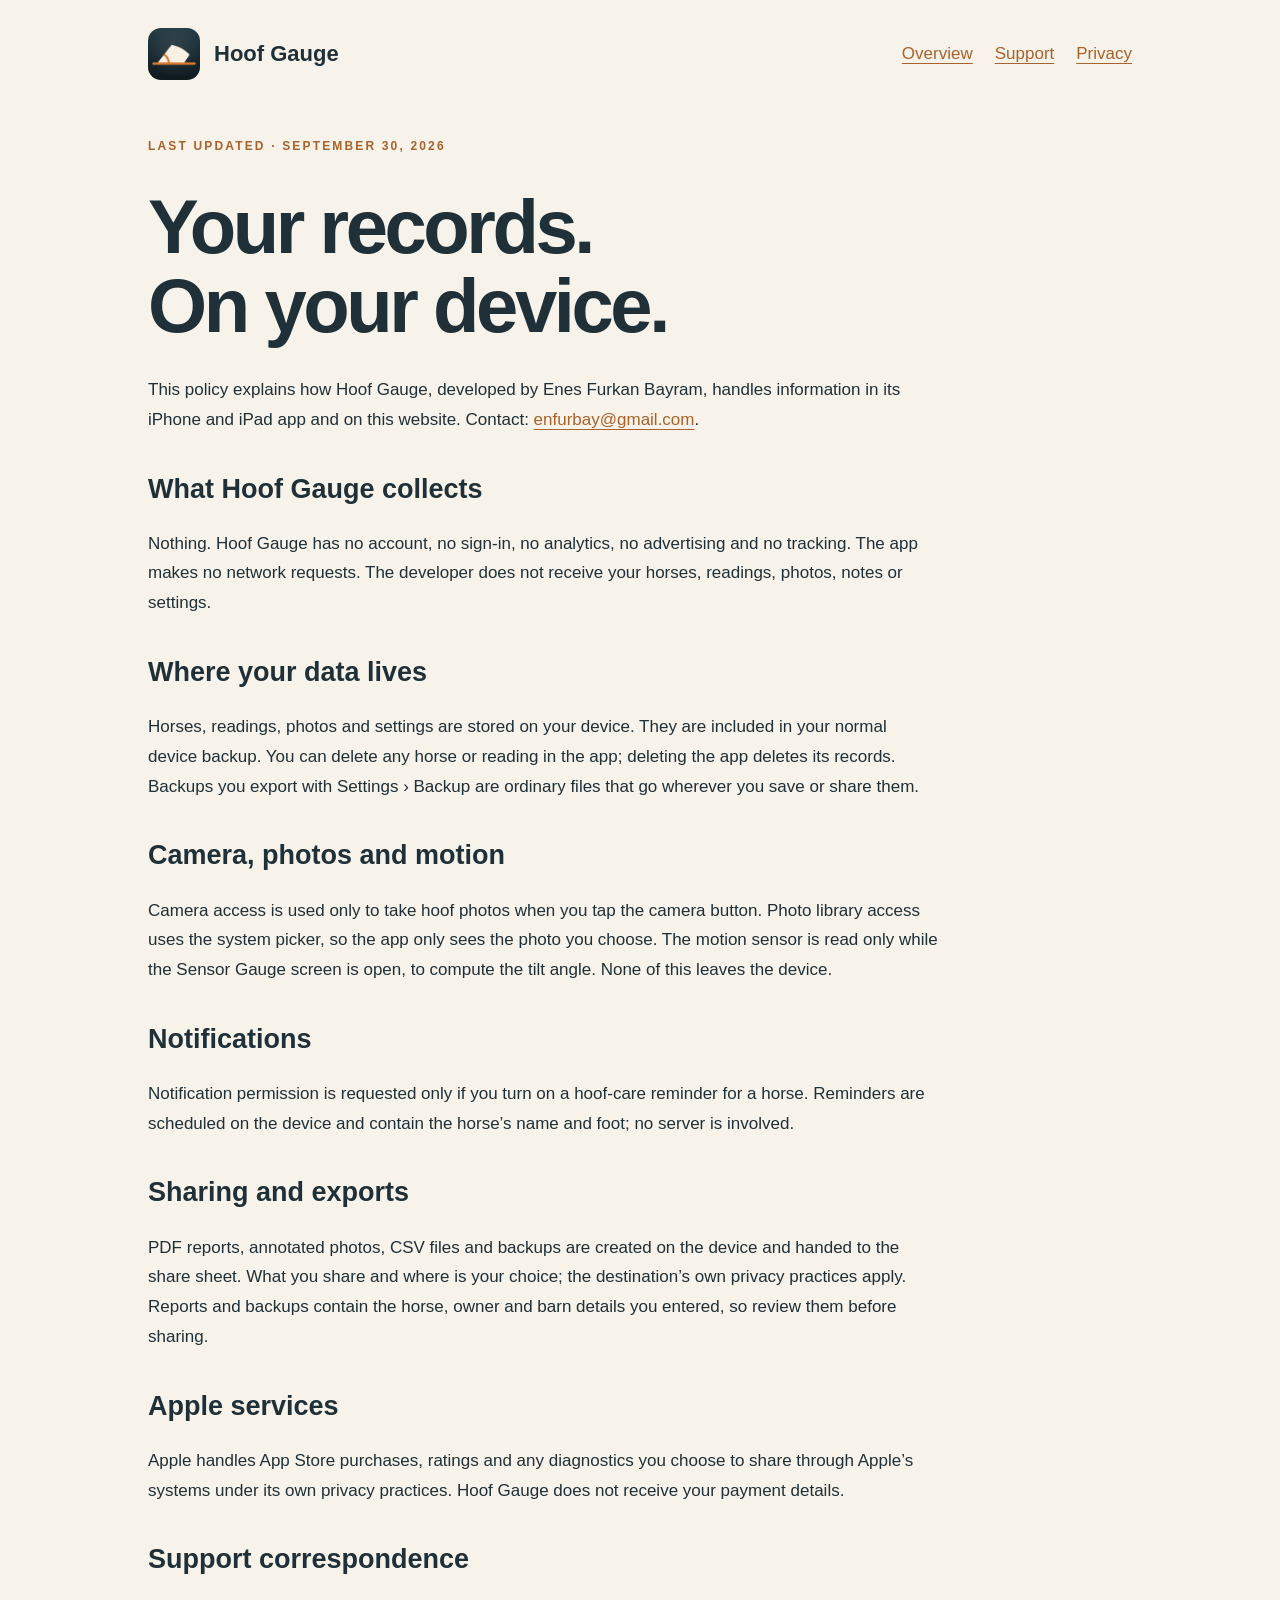
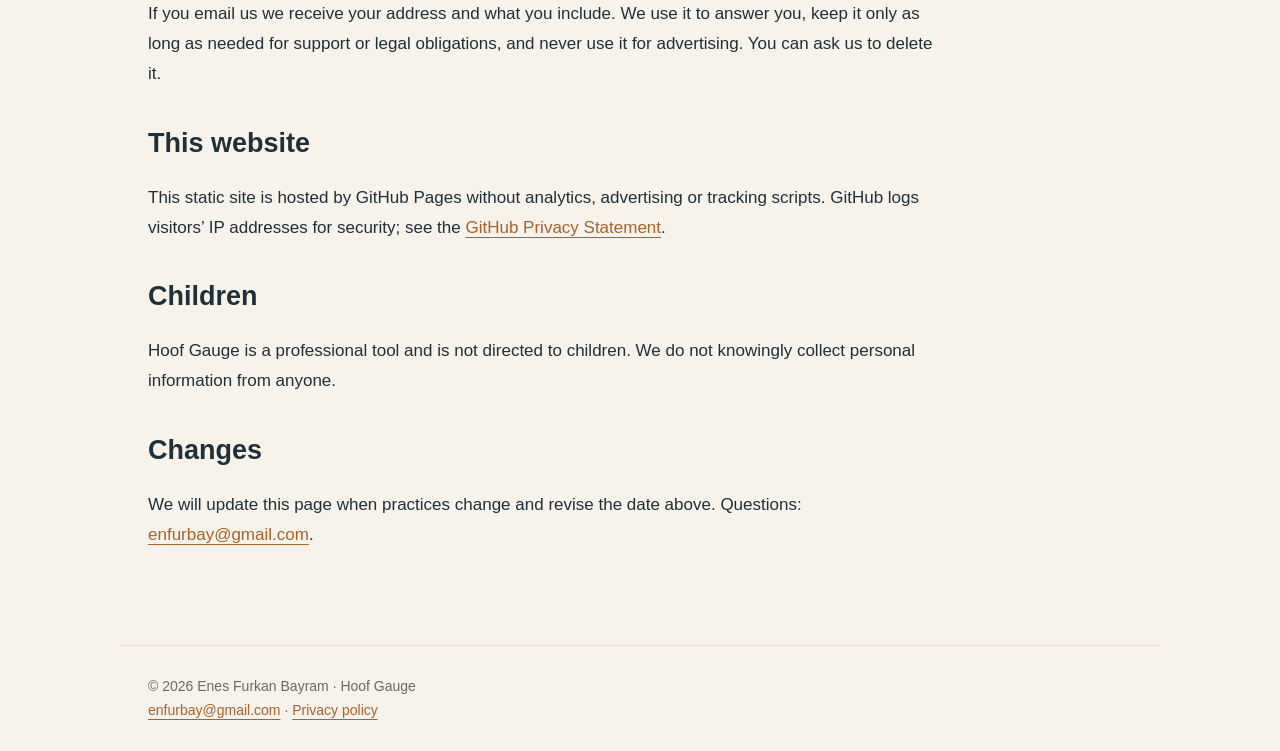
==== privacy-policy.html @ eecb3e1a "Hoof Gauge support site and privacy policy Co-Authored-By: Claude Fable 5.1 <noreply@anthropic.com>" ====
<!doctype html><html lang="en"><head><meta charset="utf-8"><meta name="viewport" content="width=device-width,initial-scale=1"><meta name="description" content="Hoof Gauge privacy policy: no account, no tracking, no network requests; records stay on your device."><title>Privacy policy | Hoof Gauge</title><link rel="icon" href="icon.png"><link rel="stylesheet" href="style.css"></head><body><header><a class="brand" href="index.html"><img src="icon.png" alt="Hoof Gauge icon">Hoof Gauge</a><nav><a href="index.html">Overview</a><a href="support.html">Support</a><a href="privacy-policy.html">Privacy</a></nav></header><main><div class="eyebrow">LAST UPDATED · SEPTEMBER 30, 2026</div><h1>Your records.<br>On your device.</h1><p>This policy explains how Hoof Gauge, developed by Enes Furkan Bayram, handles information in its iPhone and iPad app and on this website. Contact: <a href="mailto:enfurbay@gmail.com">enfurbay@gmail.com</a>.</p><h2>What Hoof Gauge collects</h2><p>Nothing. Hoof Gauge has no account, no sign-in, no analytics, no advertising and no tracking. The app makes no network requests. The developer does not receive your horses, readings, photos, notes or settings.</p><h2>Where your data lives</h2><p>Horses, readings, photos and settings are stored on your device. They are included in your normal device backup. You can delete any horse or reading in the app; deleting the app deletes its records. Backups you export with Settings › Backup are ordinary files that go wherever you save or share them.</p><h2>Camera, photos and motion</h2><p>Camera access is used only to take hoof photos when you tap the camera button. Photo library access uses the system picker, so the app only sees the photo you choose. The motion sensor is read only while the Sensor Gauge screen is open, to compute the tilt angle. None of this leaves the device.</p><h2>Notifications</h2><p>Notification permission is requested only if you turn on a hoof-care reminder for a horse. Reminders are scheduled on the device and contain the horse’s name and foot; no server is involved.</p><h2>Sharing and exports</h2><p>PDF reports, annotated photos, CSV files and backups are created on the device and handed to the share sheet. What you share and where is your choice; the destination’s own privacy practices apply. Reports and backups contain the horse, owner and barn details you entered, so review them before sharing.</p><h2>Apple services</h2><p>Apple handles App Store purchases, ratings and any diagnostics you choose to share through Apple’s systems under its own privacy practices. Hoof Gauge does not receive your payment details.</p><h2>Support correspondence</h2><p>If you email us we receive your address and what you include. We use it to answer you, keep it only as long as needed for support or legal obligations, and never use it for advertising. You can ask us to delete it.</p><h2>This website</h2><p>This static site is hosted by GitHub Pages without analytics, advertising or tracking scripts. GitHub logs visitors’ IP addresses for security; see the <a href="https://docs.github.com/en/site-policy/privacy-policies/github-general-privacy-statement">GitHub Privacy Statement</a>.</p><h2>Children</h2><p>Hoof Gauge is a professional tool and is not directed to children. We do not knowingly collect personal information from anyone.</p><h2>Changes</h2><p>We will update this page when practices change and revise the date above. Questions: <a href="mailto:enfurbay@gmail.com">enfurbay@gmail.com</a>.</p></main><footer>© 2026 Enes Furkan Bayram · Hoof Gauge<br><a href="mailto:enfurbay@gmail.com">enfurbay@gmail.com</a> · <a href="privacy-policy.html">Privacy policy</a></footer></body></html>
---- style.css ----
*{box-sizing:border-box}body{margin:0;color:#1f3038;background:#f7f2ea;font:17px/1.75 -apple-system,BlinkMacSystemFont,"Segoe UI",sans-serif}header,main,footer{max-width:1040px;margin:auto;padding:28px}header{display:flex;align-items:center;justify-content:space-between;gap:24px}a{color:#a8622a;text-underline-offset:4px}nav{display:flex;gap:22px}.brand{display:flex;align-items:center;gap:14px;font-size:22px;font-weight:700;color:inherit;text-decoration:none}.brand img{width:52px;border-radius:13px}h1{font-size:clamp(40px,7vw,76px);line-height:1.04;letter-spacing:-.045em;margin:30px 0}h2{font-size:27px;line-height:1.25;margin-top:38px}p{max-width:790px}.eyebrow{font-size:12px;letter-spacing:.18em;color:#a8622a;font-weight:700}.hero{padding:46px;border:1px solid #dccbb8;border-radius:32px;background:linear-gradient(135deg,#1f3038 0%,#2b4450 100%);color:#f7f2ea}.hero .eyebrow{color:#e5a06a}.hero a{color:#f7f2ea}.button{display:inline-block;padding:12px 22px;border-radius:12px;background:#c0703a;color:white;text-decoration:none;font-weight:600;margin:12px 12px 0 0}.grid{display:grid;grid-template-columns:repeat(auto-fit,minmax(240px,1fr));gap:20px;margin:34px 0}.card{background:#fff;border:1px solid #e6dccf;border-radius:22px;padding:26px}.card h2{margin-top:0;font-size:23px}footer{border-top:1px solid #e6dccf;color:#6b6a66;font-size:14px;margin-top:50px}.notice{border-left:3px solid #c0703a;padding:10px 20px;background:#f3e6d8}li{margin:9px 0}@media(max-width:580px){header{align-items:flex-start;flex-direction:column}header,main,footer{padding:22px}.hero{padding:26px}nav{font-size:15px}}
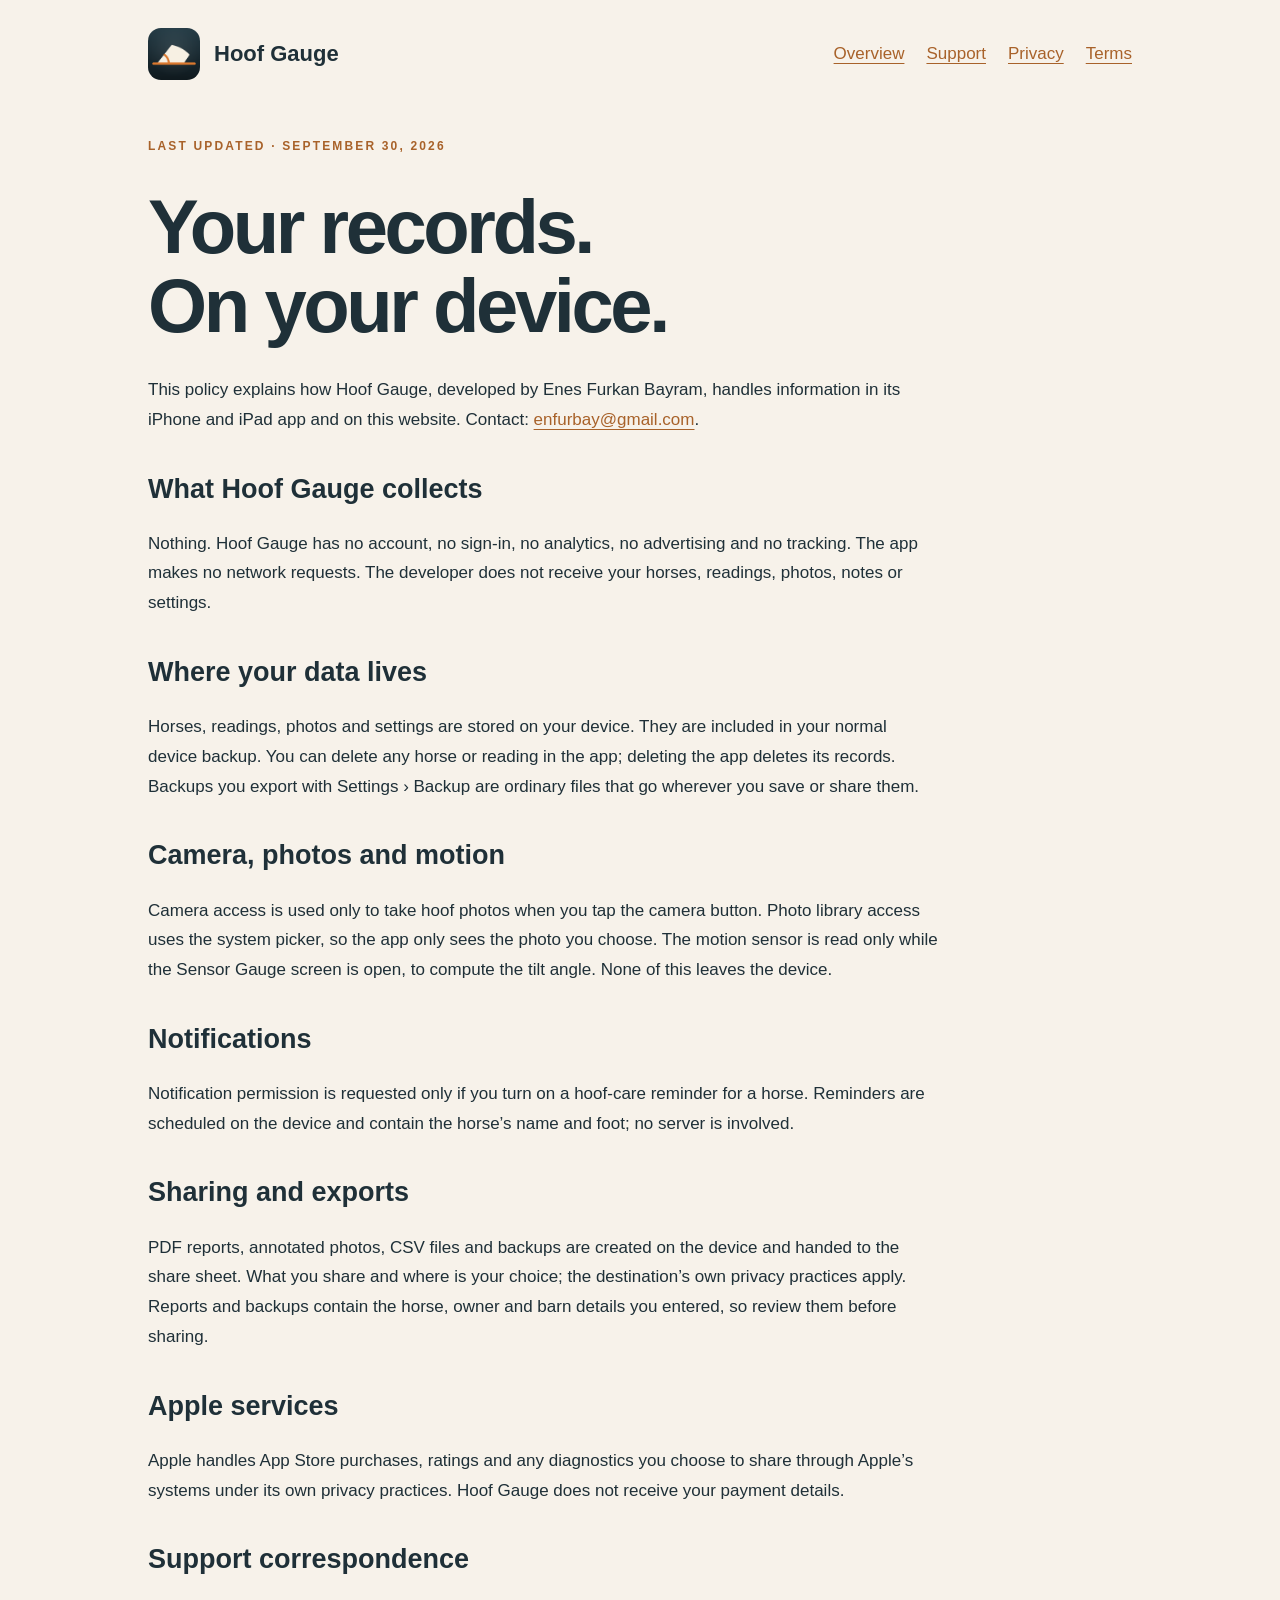
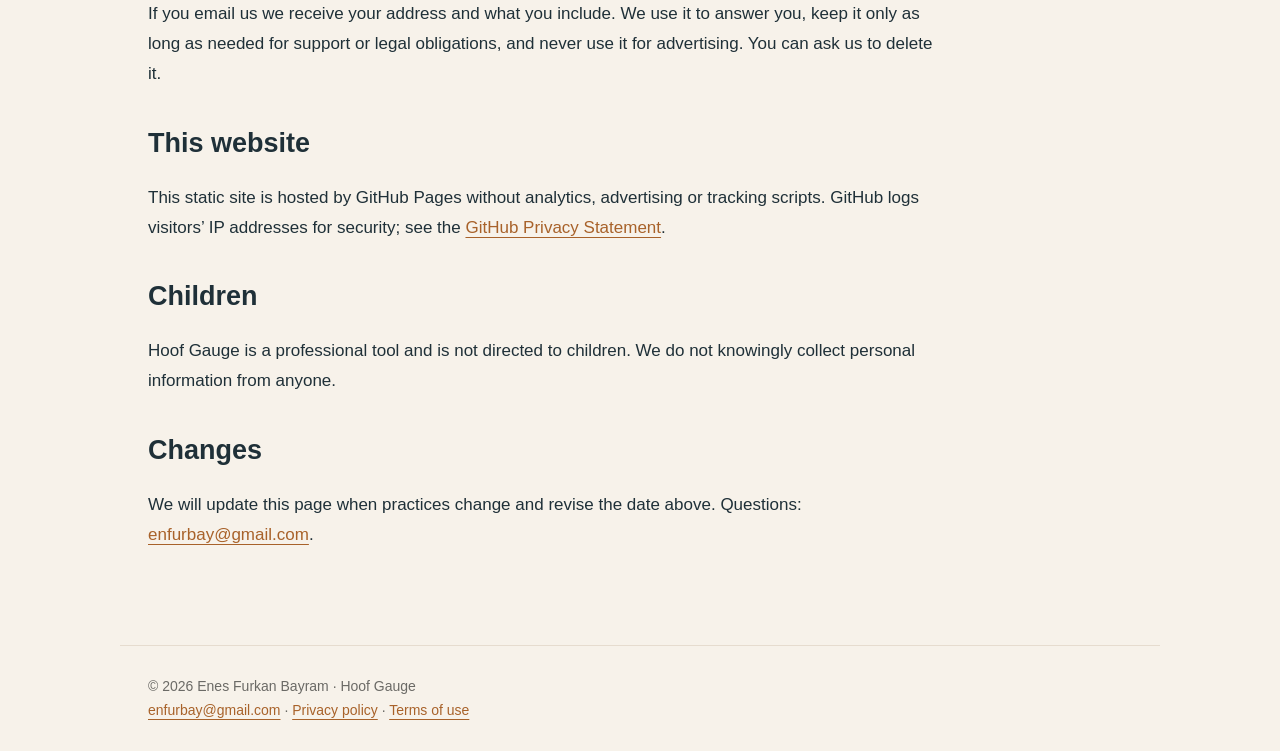
==== commit 622730a5: "Add terms of use page Co-Authored-By: Claude Fable 5.1 <noreply@anthropic.com>" ====
--- a/privacy-policy.html
+++ b/privacy-policy.html
@@ -1 +1 @@
-<!doctype html><html lang="en"><head><meta charset="utf-8"><meta name="viewport" content="width=device-width,initial-scale=1"><meta name="description" content="Hoof Gauge privacy policy: no account, no tracking, no network requests; records stay on your device."><title>Privacy policy | Hoof Gauge</title><link rel="icon" href="icon.png"><link rel="stylesheet" href="style.css"></head><body><header><a class="brand" href="index.html"><img src="icon.png" alt="Hoof Gauge icon">Hoof Gauge</a><nav><a href="index.html">Overview</a><a href="support.html">Support</a><a href="privacy-policy.html">Privacy</a></nav></header><main><div class="eyebrow">LAST UPDATED · SEPTEMBER 30, 2026</div><h1>Your records.<br>On your device.</h1><p>This policy explains how Hoof Gauge, developed by Enes Furkan Bayram, handles information in its iPhone and iPad app and on this website. Contact: <a href="mailto:enfurbay@gmail.com">enfurbay@gmail.com</a>.</p><h2>What Hoof Gauge collects</h2><p>Nothing. Hoof Gauge has no account, no sign-in, no analytics, no advertising and no tracking. The app makes no network requests. The developer does not receive your horses, readings, photos, notes or settings.</p><h2>Where your data lives</h2><p>Horses, readings, photos and settings are stored on your device. They are included in your normal device backup. You can delete any horse or reading in the app; deleting the app deletes its records. Backups you export with Settings › Backup are ordinary files that go wherever you save or share them.</p><h2>Camera, photos and motion</h2><p>Camera access is used only to take hoof photos when you tap the camera button. Photo library access uses the system picker, so the app only sees the photo you choose. The motion sensor is read only while the Sensor Gauge screen is open, to compute the tilt angle. None of this leaves the device.</p><h2>Notifications</h2><p>Notification permission is requested only if you turn on a hoof-care reminder for a horse. Reminders are scheduled on the device and contain the horse’s name and foot; no server is involved.</p><h2>Sharing and exports</h2><p>PDF reports, annotated photos, CSV files and backups are created on the device and handed to the share sheet. What you share and where is your choice; the destination’s own privacy practices apply. Reports and backups contain the horse, owner and barn details you entered, so review them before sharing.</p><h2>Apple services</h2><p>Apple handles App Store purchases, ratings and any diagnostics you choose to share through Apple’s systems under its own privacy practices. Hoof Gauge does not receive your payment details.</p><h2>Support correspondence</h2><p>If you email us we receive your address and what you include. We use it to answer you, keep it only as long as needed for support or legal obligations, and never use it for advertising. You can ask us to delete it.</p><h2>This website</h2><p>This static site is hosted by GitHub Pages without analytics, advertising or tracking scripts. GitHub logs visitors’ IP addresses for security; see the <a href="https://docs.github.com/en/site-policy/privacy-policies/github-general-privacy-statement">GitHub Privacy Statement</a>.</p><h2>Children</h2><p>Hoof Gauge is a professional tool and is not directed to children. We do not knowingly collect personal information from anyone.</p><h2>Changes</h2><p>We will update this page when practices change and revise the date above. Questions: <a href="mailto:enfurbay@gmail.com">enfurbay@gmail.com</a>.</p></main><footer>© 2026 Enes Furkan Bayram · Hoof Gauge<br><a href="mailto:enfurbay@gmail.com">enfurbay@gmail.com</a> · <a href="privacy-policy.html">Privacy policy</a></footer></body></html>+<!doctype html><html lang="en"><head><meta charset="utf-8"><meta name="viewport" content="width=device-width,initial-scale=1"><meta name="description" content="Hoof Gauge privacy policy: no account, no tracking, no network requests; records stay on your device."><title>Privacy policy | Hoof Gauge</title><link rel="icon" href="icon.png"><link rel="stylesheet" href="style.css"></head><body><header><a class="brand" href="index.html"><img src="icon.png" alt="Hoof Gauge icon">Hoof Gauge</a><nav><a href="index.html">Overview</a><a href="support.html">Support</a><a href="privacy-policy.html">Privacy</a><a href="terms.html">Terms</a></nav></header><main><div class="eyebrow">LAST UPDATED · SEPTEMBER 30, 2026</div><h1>Your records.<br>On your device.</h1><p>This policy explains how Hoof Gauge, developed by Enes Furkan Bayram, handles information in its iPhone and iPad app and on this website. Contact: <a href="mailto:enfurbay@gmail.com">enfurbay@gmail.com</a>.</p><h2>What Hoof Gauge collects</h2><p>Nothing. Hoof Gauge has no account, no sign-in, no analytics, no advertising and no tracking. The app makes no network requests. The developer does not receive your horses, readings, photos, notes or settings.</p><h2>Where your data lives</h2><p>Horses, readings, photos and settings are stored on your device. They are included in your normal device backup. You can delete any horse or reading in the app; deleting the app deletes its records. Backups you export with Settings › Backup are ordinary files that go wherever you save or share them.</p><h2>Camera, photos and motion</h2><p>Camera access is used only to take hoof photos when you tap the camera button. Photo library access uses the system picker, so the app only sees the photo you choose. The motion sensor is read only while the Sensor Gauge screen is open, to compute the tilt angle. None of this leaves the device.</p><h2>Notifications</h2><p>Notification permission is requested only if you turn on a hoof-care reminder for a horse. Reminders are scheduled on the device and contain the horse’s name and foot; no server is involved.</p><h2>Sharing and exports</h2><p>PDF reports, annotated photos, CSV files and backups are created on the device and handed to the share sheet. What you share and where is your choice; the destination’s own privacy practices apply. Reports and backups contain the horse, owner and barn details you entered, so review them before sharing.</p><h2>Apple services</h2><p>Apple handles App Store purchases, ratings and any diagnostics you choose to share through Apple’s systems under its own privacy practices. Hoof Gauge does not receive your payment details.</p><h2>Support correspondence</h2><p>If you email us we receive your address and what you include. We use it to answer you, keep it only as long as needed for support or legal obligations, and never use it for advertising. You can ask us to delete it.</p><h2>This website</h2><p>This static site is hosted by GitHub Pages without analytics, advertising or tracking scripts. GitHub logs visitors’ IP addresses for security; see the <a href="https://docs.github.com/en/site-policy/privacy-policies/github-general-privacy-statement">GitHub Privacy Statement</a>.</p><h2>Children</h2><p>Hoof Gauge is a professional tool and is not directed to children. We do not knowingly collect personal information from anyone.</p><h2>Changes</h2><p>We will update this page when practices change and revise the date above. Questions: <a href="mailto:enfurbay@gmail.com">enfurbay@gmail.com</a>.</p></main><footer>© 2026 Enes Furkan Bayram · Hoof Gauge<br><a href="mailto:enfurbay@gmail.com">enfurbay@gmail.com</a> · <a href="privacy-policy.html">Privacy policy</a> · <a href="terms.html">Terms of use</a></footer></body></html>
